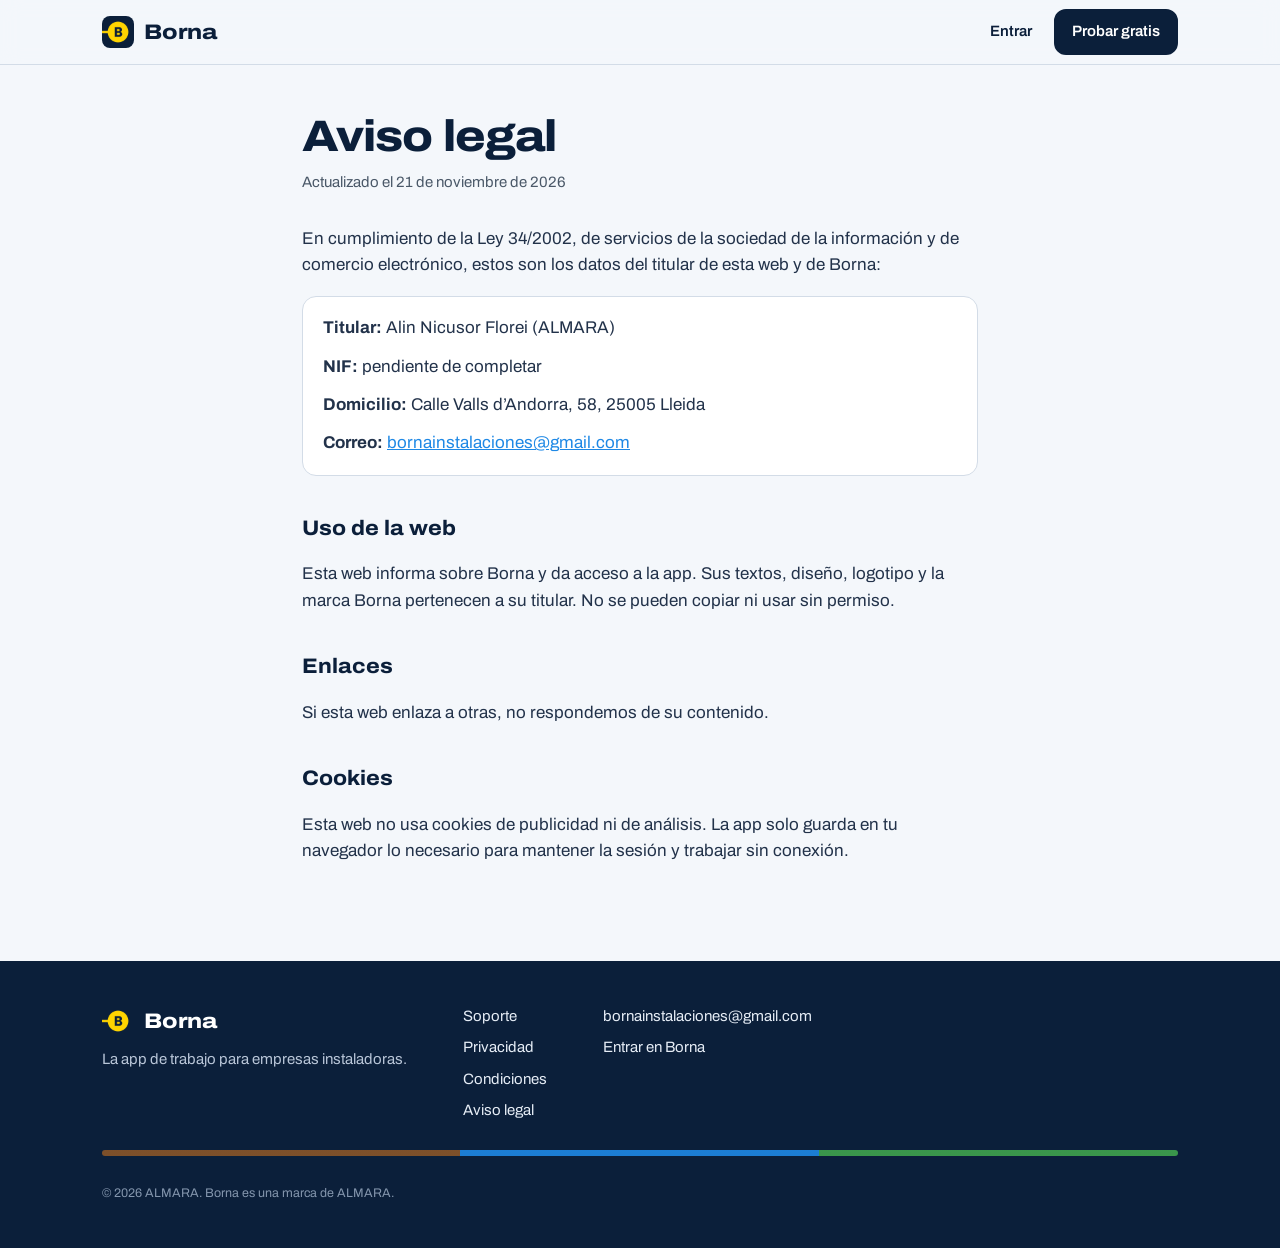
==== aviso-legal/index.html @ b648d2bb "Web de Borna: portada, soporte, privacidad, condiciones y aviso legal Co-Authored-By: Claude Opus 5." ====
<!doctype html>
<html lang="es">
<head>
<meta charset="utf-8">
<meta name="viewport" content="width=device-width,initial-scale=1,viewport-fit=cover">
<title>Aviso legal · Borna</title>
<meta name="description" content="Datos del titular de Borna y condiciones de uso de esta web.">
<meta name="theme-color" content="#F4F7FB">
<link rel="icon" href="/icon-192.png">
<link rel="apple-touch-icon" href="/apple-touch-icon.png">
<link rel="preconnect" href="https://fonts.googleapis.com">
<link rel="preconnect" href="https://fonts.gstatic.com" crossorigin>
<link href="https://fonts.googleapis.com/css2?family=Archivo:wdth,wght@62..125,100..900&display=swap" rel="stylesheet">
<link rel="stylesheet" href="/estilo.css">
</head>
<body>
<header class="cab con-borde">
  <div class="envoltura">
    <a class="marca" href="/"><img src="/icon-192.png" alt="" width="32" height="32">Borna</a>
    <nav aria-label="Principal">
      <a href="https://instaladoresapp.vercel.app/">Entrar</a>
      <a class="boton" href="https://instaladoresapp.vercel.app/">Probar gratis</a>
    </nav>
  </div>
</header>
<main class="texto">
<h1>Aviso legal</h1>
<p class="fecha">Actualizado el 21 de noviembre de 2026</p>

<p>En cumplimiento de la Ley 34/2002, de servicios de la sociedad de la información y de comercio electrónico, estos son los datos del titular de esta web y de Borna:</p>
<div class="ficha">
<p><b>Titular:</b> Alin Nicusor Florei (ALMARA)</p>
<p><b>NIF:</b> <!--NIF-->pendiente de completar</p>
<p><b>Domicilio:</b> Calle Valls d’Andorra, 58, 25005 Lleida</p>
<p><b>Correo:</b> <a href="mailto:bornainstalaciones@gmail.com">bornainstalaciones@gmail.com</a></p>
</div>
<h2>Uso de la web</h2>
<p>Esta web informa sobre Borna y da acceso a la app. Sus textos, diseño, logotipo y la marca Borna pertenecen a su titular. No se pueden copiar ni usar sin permiso.</p>
<h2>Enlaces</h2>
<p>Si esta web enlaza a otras, no respondemos de su contenido.</p>
<h2>Cookies</h2>
<p>Esta web no usa cookies de publicidad ni de análisis. La app solo guarda en tu navegador lo necesario para mantener la sesión y trabajar sin conexión.</p>
</main>
<footer class="pie">
  <div class="envoltura">
    <div>
      <a class="marca" href="/"><img src="/icon-192.png" alt="" width="32" height="32">Borna</a>
      <p>La app de trabajo para empresas instaladoras.</p>
    </div>
    <nav aria-label="Información">
      <a href="/soporte/">Soporte</a>
      <a href="/privacidad/">Privacidad</a>
      <a href="/condiciones/">Condiciones</a>
      <a href="/aviso-legal/">Aviso legal</a>
    </nav>
    <nav aria-label="Contacto">
      <a href="mailto:bornainstalaciones@gmail.com">bornainstalaciones@gmail.com</a>
      <a href="https://instaladoresapp.vercel.app/">Entrar en Borna</a>
    </nav>
    <div class="cable" aria-hidden="true"></div>
    <small>© 2026 ALMARA. Borna es una marca de ALMARA.</small>
  </div>
</footer>
</body>
</html>
---- estilo.css ----
/* Borna · web pública. Colores sacados del cableado: fase marrón, neutro azul, tierra verde-amarillo. */
:root{
  --tinta:#0B1F3A;      /* azul de la app */
  --papel:#F4F7FB;
  --gris:#4A5868;
  --linea:#D3DCE7;
  --neutro:#1E88E5;     /* cable azul */
  --fase:#8A5528;       /* cable marrón */
  --tierra:#3FA34D;     /* cable verde */
  --tierra2:#E2C21C;    /* raya amarilla */
  --ok:#2E9D5B;
  --ancho:1120px;
}
*{box-sizing:border-box}
html{-webkit-text-size-adjust:100%;scroll-behavior:smooth}
@media (prefers-reduced-motion:reduce){html{scroll-behavior:auto}}
body{margin:0;background:var(--papel);color:var(--tinta);font-family:"Archivo",system-ui,-apple-system,"Segoe UI",sans-serif;font-size:17px;line-height:1.55;font-variation-settings:"wdth" 100}
a{color:var(--neutro)}
a:focus-visible,button:focus-visible,summary:focus-visible{outline:3px solid var(--neutro);outline-offset:3px;border-radius:6px}
img,svg{display:block;max-width:100%}
.envoltura{max-width:var(--ancho);margin:0 auto;padding:0 22px}

/* Cabecera */
.cab{position:sticky;top:0;z-index:10;background:rgba(244,247,251,.92);backdrop-filter:saturate(1.4) blur(10px);-webkit-backdrop-filter:saturate(1.4) blur(10px);border-bottom:1px solid transparent}
.cab.con-borde{border-bottom-color:var(--linea)}
.cab .envoltura{display:flex;align-items:center;gap:18px;height:64px}
.marca{display:flex;align-items:center;gap:10px;color:var(--tinta);text-decoration:none;font-weight:800;font-size:21px;font-variation-settings:"wdth" 118;letter-spacing:-.01em}
.marca img{width:32px;height:32px;border-radius:8px}
.cab nav{margin-left:auto;display:flex;align-items:center;gap:22px}
.cab nav a{color:var(--tinta);text-decoration:none;font-size:15px;font-weight:600}
.cab nav a:hover{color:var(--neutro)}
@media (max-width:760px){.cab nav a.sec{display:none}}

.boton{display:inline-flex;align-items:center;justify-content:center;gap:8px;padding:13px 22px;border-radius:12px;background:var(--tinta);color:#fff !important;text-decoration:none;font-weight:700;font-size:16px;border:2px solid var(--tinta);transition:background .15s,transform .15s}
.boton:hover{background:#163563;border-color:#163563}
.boton:active{transform:translateY(1px)}
.boton.claro{background:transparent;color:var(--tinta) !important;border-color:var(--linea)}
.boton.claro:hover{border-color:var(--tinta);background:#fff}
.cab .boton{padding:9px 16px;font-size:15px}

/* Páginas de texto (privacidad, aviso legal, soporte, condiciones) */
.texto{max-width:720px;margin:0 auto;padding:48px 22px 80px}
.texto h1{font-size:clamp(32px,5vw,44px);line-height:1.08;margin:0 0 10px;font-weight:800;font-variation-settings:"wdth" 112;letter-spacing:-.02em}
.texto .fecha{color:var(--gris);font-size:15px;margin:0 0 32px}
.texto h2{font-size:21px;margin:36px 0 8px;font-weight:750;font-variation-settings:"wdth" 108}
.texto p,.texto li{color:#22324A}
.texto ul{padding-left:20px}
.texto li{margin:4px 0}
.texto .ficha{background:#fff;border:1px solid var(--linea);border-radius:14px;padding:6px 20px;margin:18px 0}
.texto .ficha p{margin:12px 0}

/* Pie */
.pie{background:var(--tinta);color:#B9C6D8;font-size:15px;padding:44px 0 calc(env(safe-area-inset-bottom,0px) + 44px)}
.pie .envoltura{display:flex;flex-wrap:wrap;gap:28px 56px;align-items:flex-start}
.pie .marca{color:#fff}
.pie p{margin:10px 0 0;max-width:34ch}
.pie nav{display:grid;gap:8px}
.pie nav a{color:#E6EDF6;text-decoration:none}
.pie nav a:hover{text-decoration:underline}
.pie .cable{flex-basis:100%;height:6px;border-radius:3px;background:linear-gradient(90deg,var(--fase) 0 33.3%,var(--neutro) 33.3% 66.6%,var(--tierra) 66.6%);opacity:.9}
.pie small{flex-basis:100%;color:#8496AD}
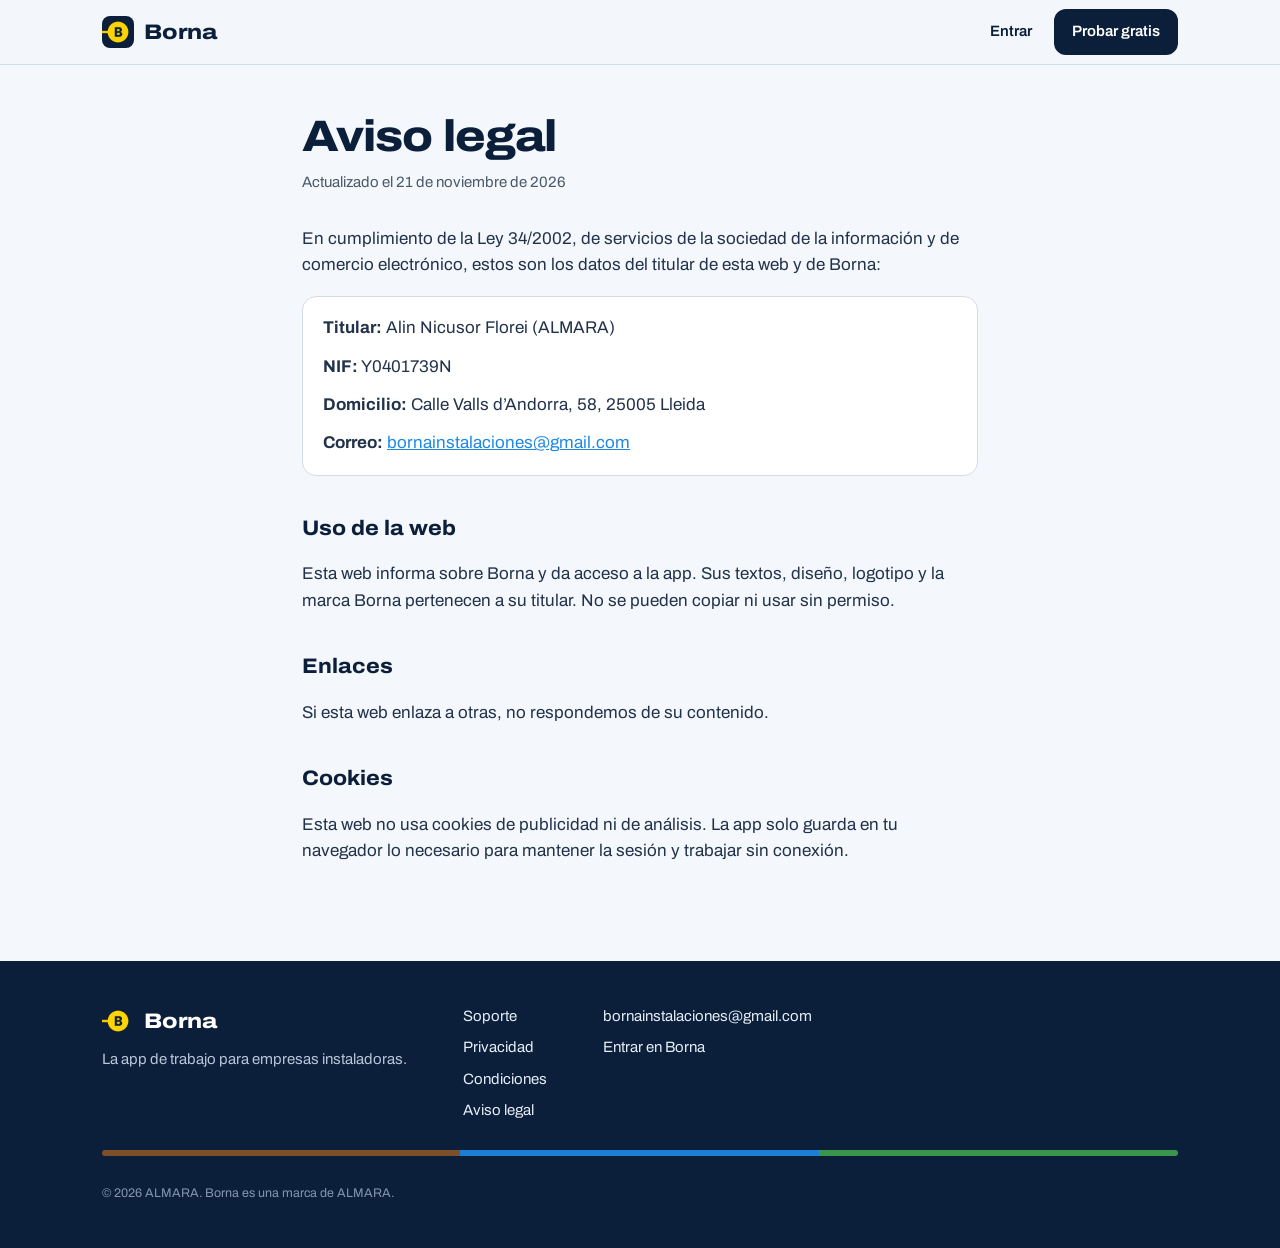
==== commit 5a9cce28: "Añade el NIF del titular en aviso legal, privacidad y condiciones Co-Authored-By: Claude Opus 5.5 <n" ====
--- a/aviso-legal/index.html
+++ b/aviso-legal/index.html
@@ -30,7 +30,7 @@
 <p>En cumplimiento de la Ley 34/2002, de servicios de la sociedad de la información y de comercio electrónico, estos son los datos del titular de esta web y de Borna:</p>
 <div class="ficha">
 <p><b>Titular:</b> Alin Nicusor Florei (ALMARA)</p>
-<p><b>NIF:</b> <!--NIF-->pendiente de completar</p>
+<p><b>NIF:</b> Y0401739N</p>
 <p><b>Domicilio:</b> Calle Valls d’Andorra, 58, 25005 Lleida</p>
 <p><b>Correo:</b> <a href="mailto:bornainstalaciones@gmail.com">bornainstalaciones@gmail.com</a></p>
 </div>
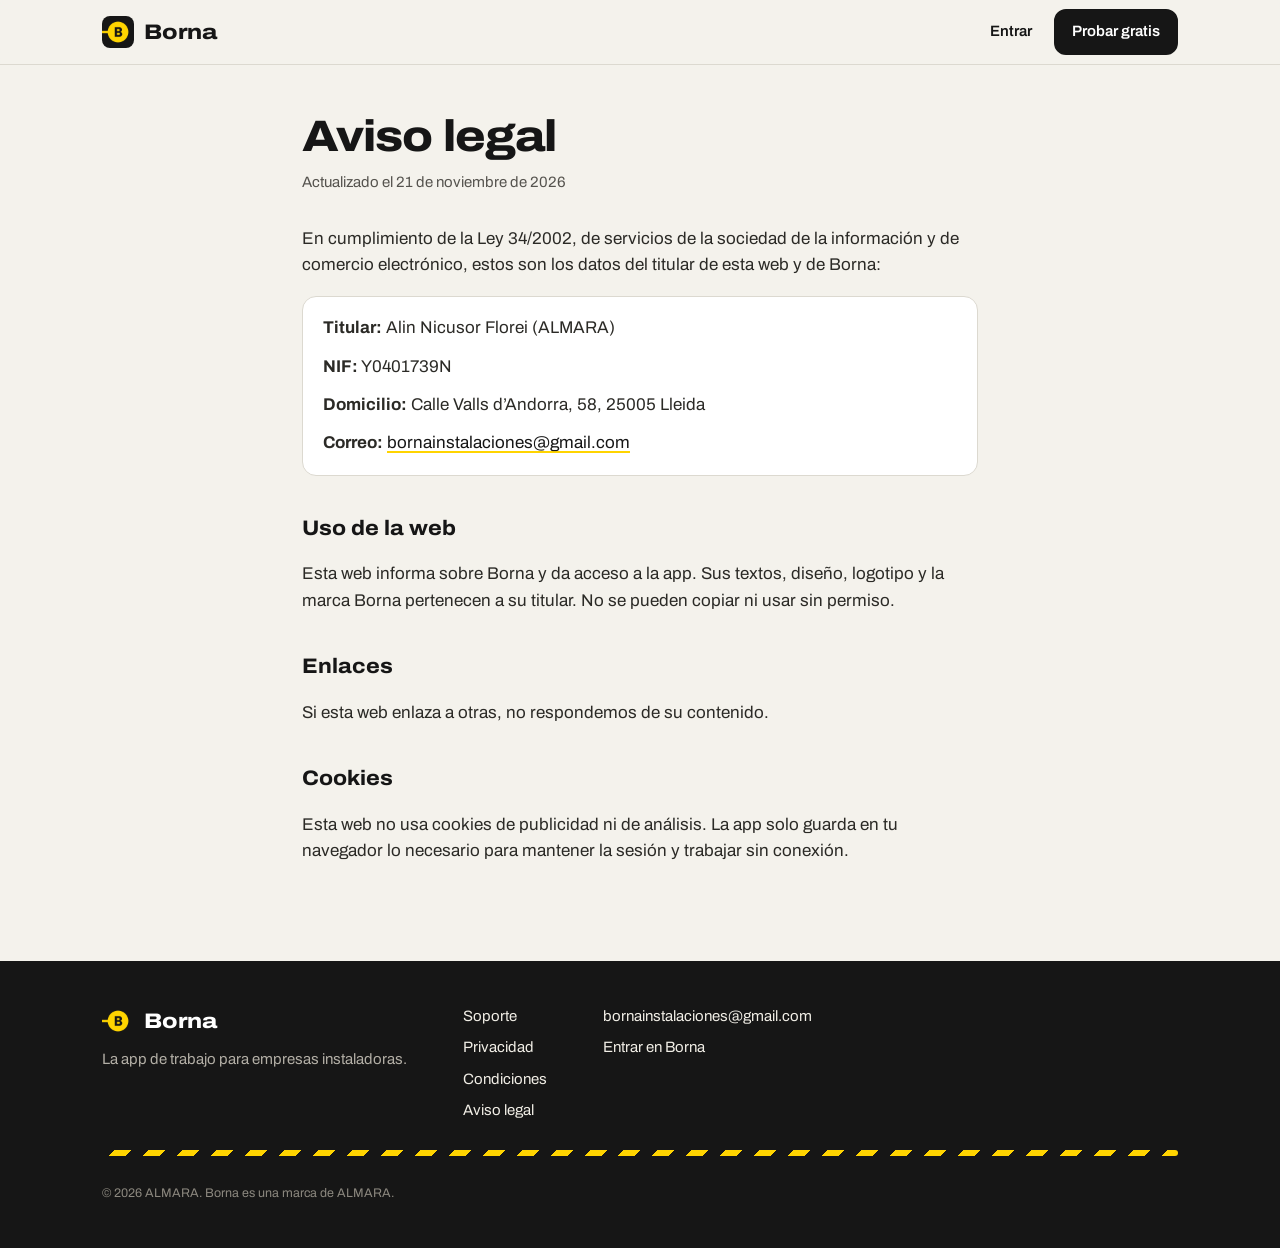
==== commit e2ef69b4: "Web con capturas reales de la app y colores de Borna (negro y amarillo) Co-Authored-By: Claude Opus " ====
--- a/aviso-legal/index.html
+++ b/aviso-legal/index.html
@@ -5,7 +5,7 @@
 <meta name="viewport" content="width=device-width,initial-scale=1,viewport-fit=cover">
 <title>Aviso legal · Borna</title>
 <meta name="description" content="Datos del titular de Borna y condiciones de uso de esta web.">
-<meta name="theme-color" content="#F4F7FB">
+<meta name="theme-color" content="#F4F2EC">
 <link rel="icon" href="/icon-192.png">
 <link rel="apple-touch-icon" href="/apple-touch-icon.png">
 <link rel="preconnect" href="https://fonts.googleapis.com">
--- a/estilo.css
+++ b/estilo.css
@@ -1,9 +1,10 @@
-/* Borna · web pública. Colores sacados del cableado: fase marrón, neutro azul, tierra verde-amarillo. */
+/* Borna · web pública. Negro y amarillo como la app; los colores del cableado (fase marrón, neutro azul, tierra verde) como acentos. */
 :root{
-  --tinta:#0B1F3A;      /* azul de la app */
-  --papel:#F4F7FB;
-  --gris:#4A5868;
-  --linea:#D3DCE7;
+  --tinta:#161616;      /* negro de la app */
+  --amarillo:#FFD400;
+  --papel:#F4F2EC;
+  --gris:#55534E;
+  --linea:#DCD9D0;
   --neutro:#1E88E5;     /* cable azul */
   --fase:#8A5528;       /* cable marrón */
   --tierra:#3FA34D;     /* cable verde */
@@ -15,24 +16,26 @@
 html{-webkit-text-size-adjust:100%;scroll-behavior:smooth}
 @media (prefers-reduced-motion:reduce){html{scroll-behavior:auto}}
 body{margin:0;background:var(--papel);color:var(--tinta);font-family:"Archivo",system-ui,-apple-system,"Segoe UI",sans-serif;font-size:17px;line-height:1.55;font-variation-settings:"wdth" 100}
-a{color:var(--neutro)}
-a:focus-visible,button:focus-visible,summary:focus-visible{outline:3px solid var(--neutro);outline-offset:3px;border-radius:6px}
+a{color:var(--tinta);text-decoration-color:var(--amarillo);text-decoration-thickness:2px;text-underline-offset:3px}
+a:focus-visible,button:focus-visible,summary:focus-visible{outline:3px solid var(--amarillo);outline-offset:3px;border-radius:6px}
 img,svg{display:block;max-width:100%}
 .envoltura{max-width:var(--ancho);margin:0 auto;padding:0 22px}
 
 /* Cabecera */
-.cab{position:sticky;top:0;z-index:10;background:rgba(244,247,251,.92);backdrop-filter:saturate(1.4) blur(10px);-webkit-backdrop-filter:saturate(1.4) blur(10px);border-bottom:1px solid transparent}
+.cab{position:sticky;top:0;z-index:10;background:rgba(244,242,236,.92);backdrop-filter:saturate(1.4) blur(10px);-webkit-backdrop-filter:saturate(1.4) blur(10px);border-bottom:1px solid transparent}
 .cab.con-borde{border-bottom-color:var(--linea)}
 .cab .envoltura{display:flex;align-items:center;gap:18px;height:64px}
-.marca{display:flex;align-items:center;gap:10px;color:var(--tinta);text-decoration:none;font-weight:800;font-size:21px;font-variation-settings:"wdth" 118;letter-spacing:-.01em}
+.marca{flex-shrink:0;display:flex;align-items:center;gap:10px;color:var(--tinta);text-decoration:none;font-weight:800;font-size:21px;font-variation-settings:"wdth" 118;letter-spacing:-.01em}
 .marca img{width:32px;height:32px;border-radius:8px}
 .cab nav{margin-left:auto;display:flex;align-items:center;gap:22px}
-.cab nav a{color:var(--tinta);text-decoration:none;font-size:15px;font-weight:600}
-.cab nav a:hover{color:var(--neutro)}
-@media (max-width:760px){.cab nav a.sec{display:none}}
+.cab nav a{white-space:nowrap;color:var(--tinta);text-decoration:none;font-size:15px;font-weight:600}
+.cab nav a:hover{color:var(--tinta);text-decoration:underline;text-decoration-color:var(--amarillo);text-decoration-thickness:3px;text-underline-offset:6px}
+@media (max-width:760px){.cab nav a.sec.solo-ancho{display:none}.cab nav{gap:16px}}
+@media (max-width:419px){.cab nav a.sec{display:none}}
+@media (max-width:359px){.cab .envoltura{padding:0 14px;gap:10px}.cab nav{gap:12px}.cab .boton{padding:9px 12px;font-size:14px}}
 
-.boton{display:inline-flex;align-items:center;justify-content:center;gap:8px;padding:13px 22px;border-radius:12px;background:var(--tinta);color:#fff !important;text-decoration:none;font-weight:700;font-size:16px;border:2px solid var(--tinta);transition:background .15s,transform .15s}
-.boton:hover{background:#163563;border-color:#163563}
+.boton{white-space:nowrap;display:inline-flex;align-items:center;justify-content:center;gap:8px;padding:13px 22px;border-radius:12px;background:var(--tinta);color:#fff !important;text-decoration:none;font-weight:700;font-size:16px;border:2px solid var(--tinta);transition:background .15s,transform .15s}
+.boton:hover{background:#333;border-color:#333}
 .boton:active{transform:translateY(1px)}
 .boton.claro{background:transparent;color:var(--tinta) !important;border-color:var(--linea)}
 .boton.claro:hover{border-color:var(--tinta);background:#fff}
@@ -43,19 +46,19 @@
 .texto h1{font-size:clamp(32px,5vw,44px);line-height:1.08;margin:0 0 10px;font-weight:800;font-variation-settings:"wdth" 112;letter-spacing:-.02em}
 .texto .fecha{color:var(--gris);font-size:15px;margin:0 0 32px}
 .texto h2{font-size:21px;margin:36px 0 8px;font-weight:750;font-variation-settings:"wdth" 108}
-.texto p,.texto li{color:#22324A}
+.texto p,.texto li{color:#2B2A26}
 .texto ul{padding-left:20px}
 .texto li{margin:4px 0}
 .texto .ficha{background:#fff;border:1px solid var(--linea);border-radius:14px;padding:6px 20px;margin:18px 0}
 .texto .ficha p{margin:12px 0}
 
 /* Pie */
-.pie{background:var(--tinta);color:#B9C6D8;font-size:15px;padding:44px 0 calc(env(safe-area-inset-bottom,0px) + 44px)}
+.pie{background:var(--tinta);color:#B3AFA6;font-size:15px;padding:44px 0 calc(env(safe-area-inset-bottom,0px) + 44px)}
 .pie .envoltura{display:flex;flex-wrap:wrap;gap:28px 56px;align-items:flex-start}
 .pie .marca{color:#fff}
 .pie p{margin:10px 0 0;max-width:34ch}
 .pie nav{display:grid;gap:8px}
-.pie nav a{color:#E6EDF6;text-decoration:none}
+.pie nav a{color:#F1EEE6;text-decoration:none}
 .pie nav a:hover{text-decoration:underline}
-.pie .cable{flex-basis:100%;height:6px;border-radius:3px;background:linear-gradient(90deg,var(--fase) 0 33.3%,var(--neutro) 33.3% 66.6%,var(--tierra) 66.6%);opacity:.9}
-.pie small{flex-basis:100%;color:#8496AD}
+.pie .cable{flex-basis:100%;height:6px;border-radius:3px;background:repeating-linear-gradient(-45deg,var(--amarillo) 0 12px,var(--tinta) 12px 24px);opacity:1}
+.pie small{flex-basis:100%;color:#8C887F}
